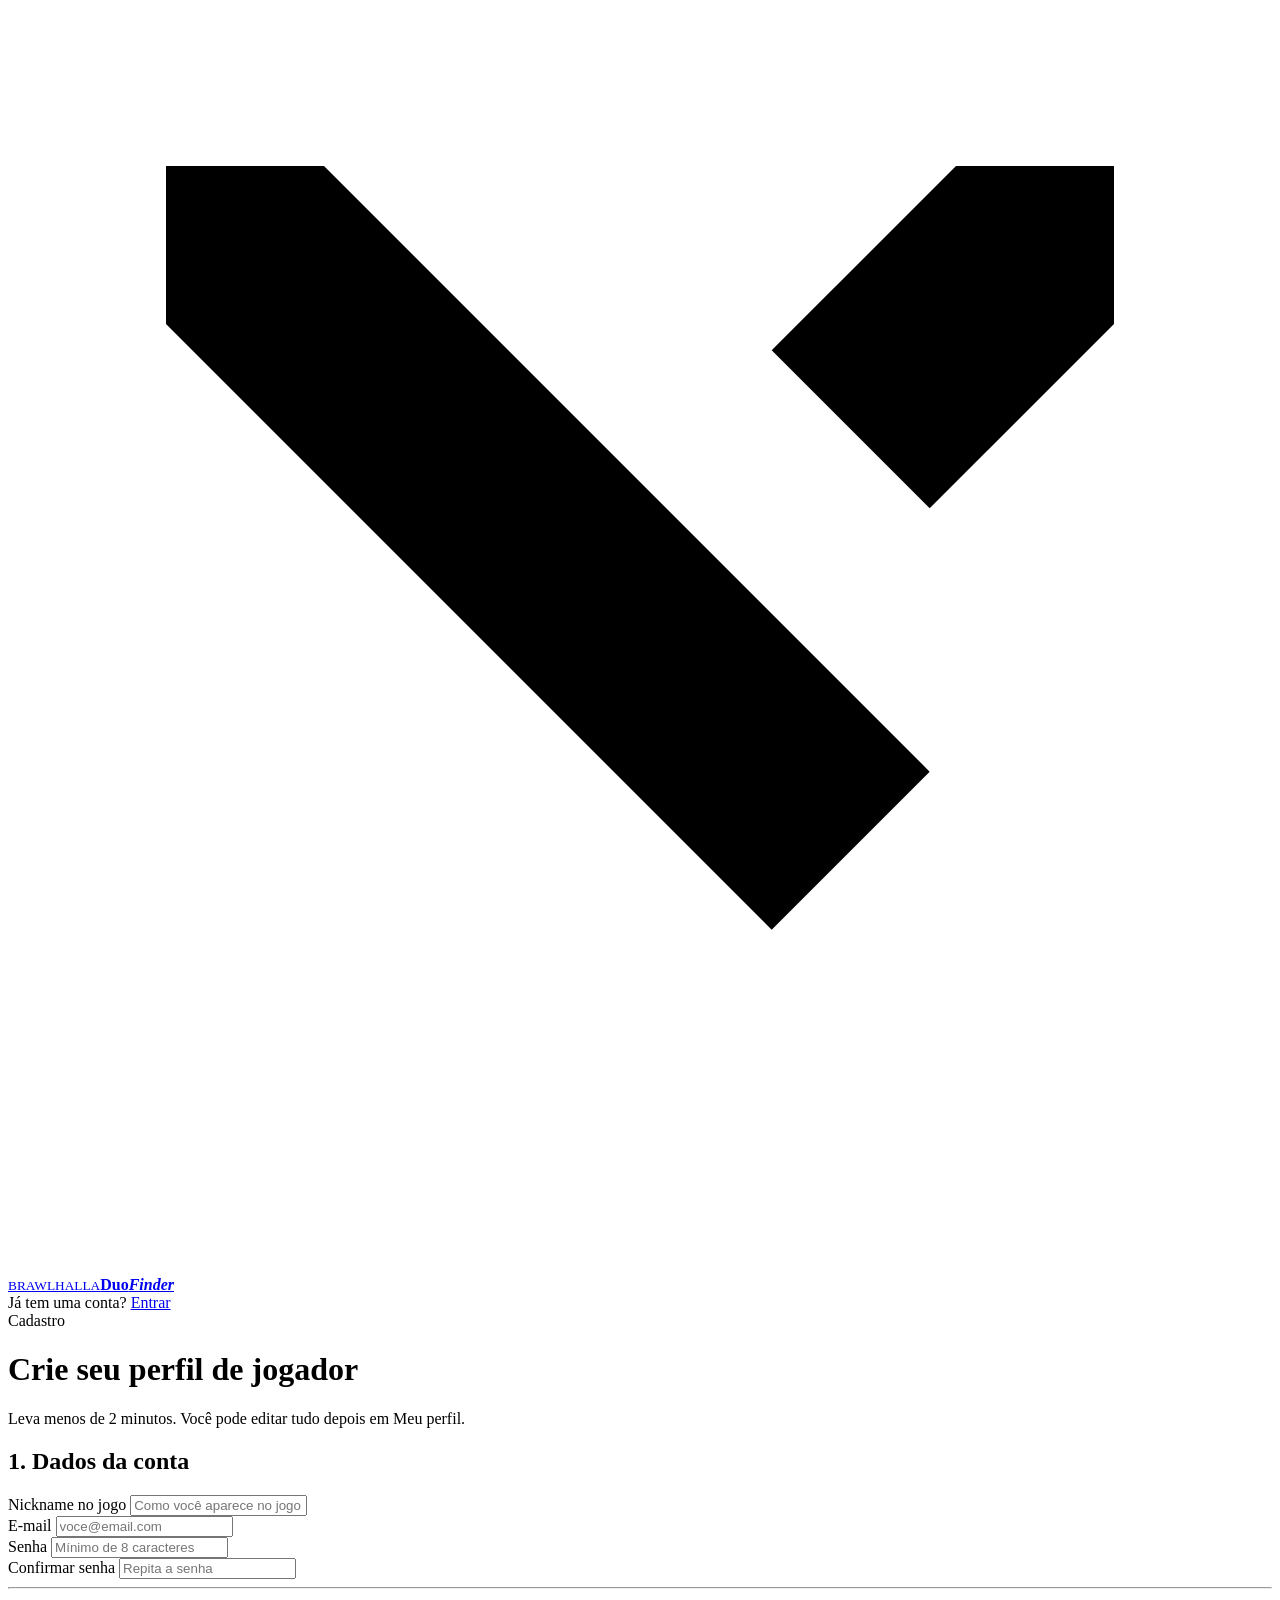
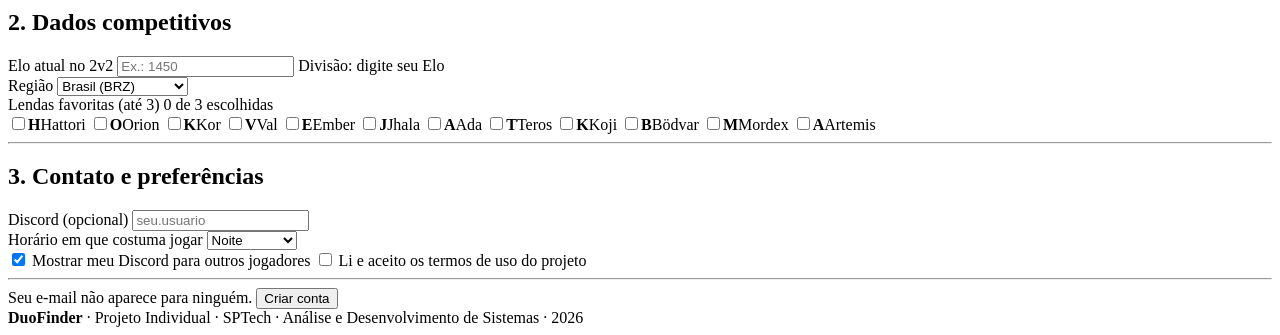
==== site/cadastro.html @ 2e319af2 "feat: Cadastro e Login" ====
<!DOCTYPE html>
<html lang="pt-BR">

<head>
    <meta charset="UTF-8">
    <meta name="viewport" content="width=device-width, initial-scale=1.0">
    <title>Criar conta | DuoFinder</title>
    <link rel="icon" href="img/logo.svg">
    <link rel="preconnect" href="https://fonts.googleapis.com">
    <link rel="stylesheet" href="https://fonts.googleapis.com/css2?family=Chakra+Petch:wght@600;700&family=Inter:wght@400;600;700&display=swap">
    <link rel="stylesheet" href="css/cadastro.css">
</head>

<body>
    <header class="topo">
        <div class="container">
            <a class="logo" href="index.html">
                <span class="logo-icone">
                    <!-- logo: duas espadas cruzadas (desenho em SVG) -->
                    <svg class="icone" viewBox="0 0 24 24">
                        <polyline points="14.5 17.5 3 6 3 3 6 3 17.5 14.5" /><line x1="13" x2="19" y1="19" y2="13" /><line x1="16" x2="20" y1="16" y2="20" /><line x1="19" x2="21" y1="21" y2="19" />
                        <polyline points="14.5 6.5 18 3 21 3 21 6 17.5 9.5" /><line x1="5" x2="9" y1="14" y2="18" /><line x1="7" x2="4" y1="17" y2="20" /><line x1="3" x2="5" y1="19" y2="21" />
                    </svg>
                </span>
                <span class="logo-texto"><small>BRAWLHALLA</small><b>Duo<em>Finder</em></b></span>
            </a>
            <div class="acoes-topo">
                <span class="texto-apagado">Já tem uma conta?</span>
                <a class="botao botao-simples" href="login.html">Entrar</a>
            </div>
        </div>
    </header>

    <main class="container">
        <div class="titulo-pagina">
            <span class="sobretitulo">Cadastro</span>
            <h1>Crie seu perfil de jogador</h1>
            <p class="texto-apagado">Leva menos de 2 minutos. Você pode editar tudo depois em Meu perfil.</p>
        </div>

        <div class="card formulario-grande">
            <h2>1. Dados da conta</h2>
            <div class="duas-colunas">
                <div class="campo">
                    <label for="ipt_nick">Nickname no jogo</label>
                    <input type="text" id="ipt_nick" maxlength="16" placeholder="Como você aparece no jogo">
                </div>
                <div class="campo">
                    <label for="ipt_email">E-mail</label>
                    <input type="email" id="ipt_email" placeholder="voce@email.com">
                </div>
            </div>
            <div class="duas-colunas">
                <div class="campo">
                    <label for="ipt_senha">Senha</label>
                    <input type="password" id="ipt_senha" placeholder="Mínimo de 8 caracteres">
                </div>
                <div class="campo">
                    <label for="ipt_confirmacao">Confirmar senha</label>
                    <input type="password" id="ipt_confirmacao" placeholder="Repita a senha">
                </div>
            </div>

            <hr>
            <h2>2. Dados competitivos</h2>
            <div class="duas-colunas">
                <div class="campo">
                    <label for="ipt_elo">Elo atual no 2v2</label>
                    <input type="number" id="ipt_elo" placeholder="Ex.: 1450" oninput="mostrarDivisao()">
                    <span class="ajuda">Divisão: <span id="span_divisao">digite seu Elo</span></span>
                </div>
                <div class="campo">
                    <label for="slc_regiao">Região</label>
                    <select id="slc_regiao">
                        <option value="BRZ">Brasil (BRZ)</option>
                        <option value="US-E">EUA Leste (US-E)</option>
                        <option value="EU">Europa (EU)</option>
                        <option value="SA">África do Sul (SA)</option>
                    </select>
                </div>
            </div>

            <span class="titulo-campo">Lendas favoritas (até 3)</span>
            <span class="contador" id="span_contador">0 de 3 escolhidas</span>
            <div class="lista-lendas">
                <label><input type="checkbox" id="chk_hattori" value="Hattori" onchange="contarLendas()"><span><b class="inicial cor0">H</b>Hattori</span></label>
                <label><input type="checkbox" id="chk_orion" value="Orion" onchange="contarLendas()"><span><b class="inicial cor1">O</b>Orion</span></label>
                <label><input type="checkbox" id="chk_kor" value="Kor" onchange="contarLendas()"><span><b class="inicial cor2">K</b>Kor</span></label>
                <label><input type="checkbox" id="chk_val" value="Val" onchange="contarLendas()"><span><b class="inicial cor0">V</b>Val</span></label>
                <label><input type="checkbox" id="chk_ember" value="Ember" onchange="contarLendas()"><span><b class="inicial cor1">E</b>Ember</span></label>
                <label><input type="checkbox" id="chk_jhala" value="Jhala" onchange="contarLendas()"><span><b class="inicial cor2">J</b>Jhala</span></label>
                <label><input type="checkbox" id="chk_ada" value="Ada" onchange="contarLendas()"><span><b class="inicial cor0">A</b>Ada</span></label>
                <label><input type="checkbox" id="chk_teros" value="Teros" onchange="contarLendas()"><span><b class="inicial cor1">T</b>Teros</span></label>
                <label><input type="checkbox" id="chk_koji" value="Koji" onchange="contarLendas()"><span><b class="inicial cor2">K</b>Koji</span></label>
                <label><input type="checkbox" id="chk_bodvar" value="Bödvar" onchange="contarLendas()"><span><b class="inicial cor0">B</b>Bödvar</span></label>
                <label><input type="checkbox" id="chk_mordex" value="Mordex" onchange="contarLendas()"><span><b class="inicial cor1">M</b>Mordex</span></label>
                <label><input type="checkbox" id="chk_artemis" value="Artemis" onchange="contarLendas()"><span><b class="inicial cor2">A</b>Artemis</span></label>
            </div>

            <hr>
            <h2>3. Contato e preferências</h2>
            <div class="duas-colunas">
                <div class="campo">
                    <label for="ipt_discord">Discord (opcional)</label>
                    <input type="text" id="ipt_discord" placeholder="seu.usuario">
                </div>
                <div class="campo">
                    <label for="slc_horario">Horário em que costuma jogar</label>
                    <select id="slc_horario">
                        <option>Manhã</option>
                        <option>Tarde</option>
                        <option selected>Noite</option>
                        <option>Madrugada</option>
                    </select>
                </div>
            </div>
            <label class="opcao"><input type="checkbox" id="chk_mostrar_discord" checked> Mostrar meu Discord para outros jogadores</label>
            <label class="opcao"><input type="checkbox" id="chk_termos"> Li e aceito os termos de uso do projeto</label>

            <hr>
            <div class="mensagem erro" id="div_mensagem"></div>
            <div class="final-formulario">
                <span class="texto-apagado">Seu e-mail não aparece para ninguém.</span>
                <button class="botao botao-principal botao-grande" onclick="cadastrar()">Criar conta</button>
            </div>
        </div>
    </main>

    <footer class="rodape">
        <div class="container">
            <b>DuoFinder</b> · Projeto Individual · SPTech · Análise e Desenvolvimento de Sistemas · 2026
        </div>
    </footer>

    <script>
        // Lista com as Lendas marcadas (fica fora das funções para todas poderem usar)
        let lendas = [];

        // Mostra a divisão enquanto a pessoa digita o Elo
        function mostrarDivisao() {
            let elo = Number(ipt_elo.value);
            let divisao = '';
            let classe = '';

            if (elo >= 2000) {
                divisao = 'Diamante';
                classe = 'diamante';
            } else if (elo >= 1680) {
                divisao = 'Platina';
                classe = 'platina';
            } else if (elo >= 1390) {
                divisao = 'Ouro';
                classe = 'ouro';
            } else if (elo >= 1130) {
                divisao = 'Prata';
                classe = 'prata';
            } else if (elo >= 910) {
                divisao = 'Bronze';
                classe = 'bronze';
            } else {
                divisao = 'Tin';
                classe = 'tin';
            }

            span_divisao.innerHTML = '<span class="divisao ' + classe + '">' + divisao + '</span>';
        }

        // Olha cada caixinha e coloca as Lendas marcadas na lista
        function contarLendas() {
            lendas = [];

            if (chk_hattori.checked) {
                lendas.push('Hattori');
            }
            if (chk_orion.checked) {
                lendas.push('Orion');
            }
            if (chk_kor.checked) {
                lendas.push('Kor');
            }
            if (chk_val.checked) {
                lendas.push('Val');
            }
            if (chk_ember.checked) {
                lendas.push('Ember');
            }
            if (chk_jhala.checked) {
                lendas.push('Jhala');
            }
            if (chk_ada.checked) {
                lendas.push('Ada');
            }
            if (chk_teros.checked) {
                lendas.push('Teros');
            }
            if (chk_koji.checked) {
                lendas.push('Koji');
            }
            if (chk_bodvar.checked) {
                lendas.push('Bödvar');
            }
            if (chk_mordex.checked) {
                lendas.push('Mordex');
            }
            if (chk_artemis.checked) {
                lendas.push('Artemis');
            }

            span_contador.innerHTML = lendas.length + ' de 3 escolhidas';
        }

        function cadastrar() {
            let nick = ipt_nick.value;
            let email = ipt_email.value;
            let senha = ipt_senha.value;
            let confirmacao = ipt_confirmacao.value;
            let elo = Number(ipt_elo.value);
            let regiao = slc_regiao.value;
            let discord = ipt_discord.value;
            let horario = slc_horario.value;
            let mostrarDiscord = chk_mostrar_discord.checked;
            let termos = chk_termos.checked;

            contarLendas();

            if (nick.length < 3) {
                div_mensagem.innerHTML = 'O nickname precisa ter pelo menos 3 caracteres.';
            } else if (email.includes('@') == false || email.includes('.') == false) {
                div_mensagem.innerHTML = 'Digite um e-mail válido, como voce@email.com.';
            } else if (senha.length < 8) {
                div_mensagem.innerHTML = 'A senha precisa ter pelo menos 8 caracteres.';
            } else if (senha != confirmacao) {
                div_mensagem.innerHTML = 'As senhas não são iguais.';
            } else if (elo < 200 || elo > 3000) {
                div_mensagem.innerHTML = 'Informe um Elo entre 200 e 3000.';
            } else if (lendas.length == 0) {
                div_mensagem.innerHTML = 'Escolha pelo menos 1 Lenda favorita.';
            } else if (lendas.length > 3) {
                div_mensagem.innerHTML = 'Escolha no máximo 3 Lendas.';
            } else if (termos == false) {
                div_mensagem.innerHTML = 'Aceite os termos de uso para continuar.';
            } else {
                // Por enquanto a conta fica salva no navegador (só uma conta por vez).
                // Com a API, aqui entra o fetch que manda esses dados para o banco.
                localStorage.EMAIL = email;
                localStorage.SENHA = senha;
                localStorage.NICK = nick;
                localStorage.ELO = elo;
                localStorage.REGIAO = regiao;
                localStorage.LENDAS = lendas.join(',');
                localStorage.DISCORD = discord;
                localStorage.HORARIO = horario;
                localStorage.BIO = '';

                if (mostrarDiscord) {
                    localStorage.MOSTRAR_DISCORD = 'sim';
                } else {
                    localStorage.MOSTRAR_DISCORD = 'nao';
                }

                div_mensagem.innerHTML = 'Conta criada! Agora é só entrar com seu e-mail e senha.';
            }
        }
    </script>
</body>

</html>
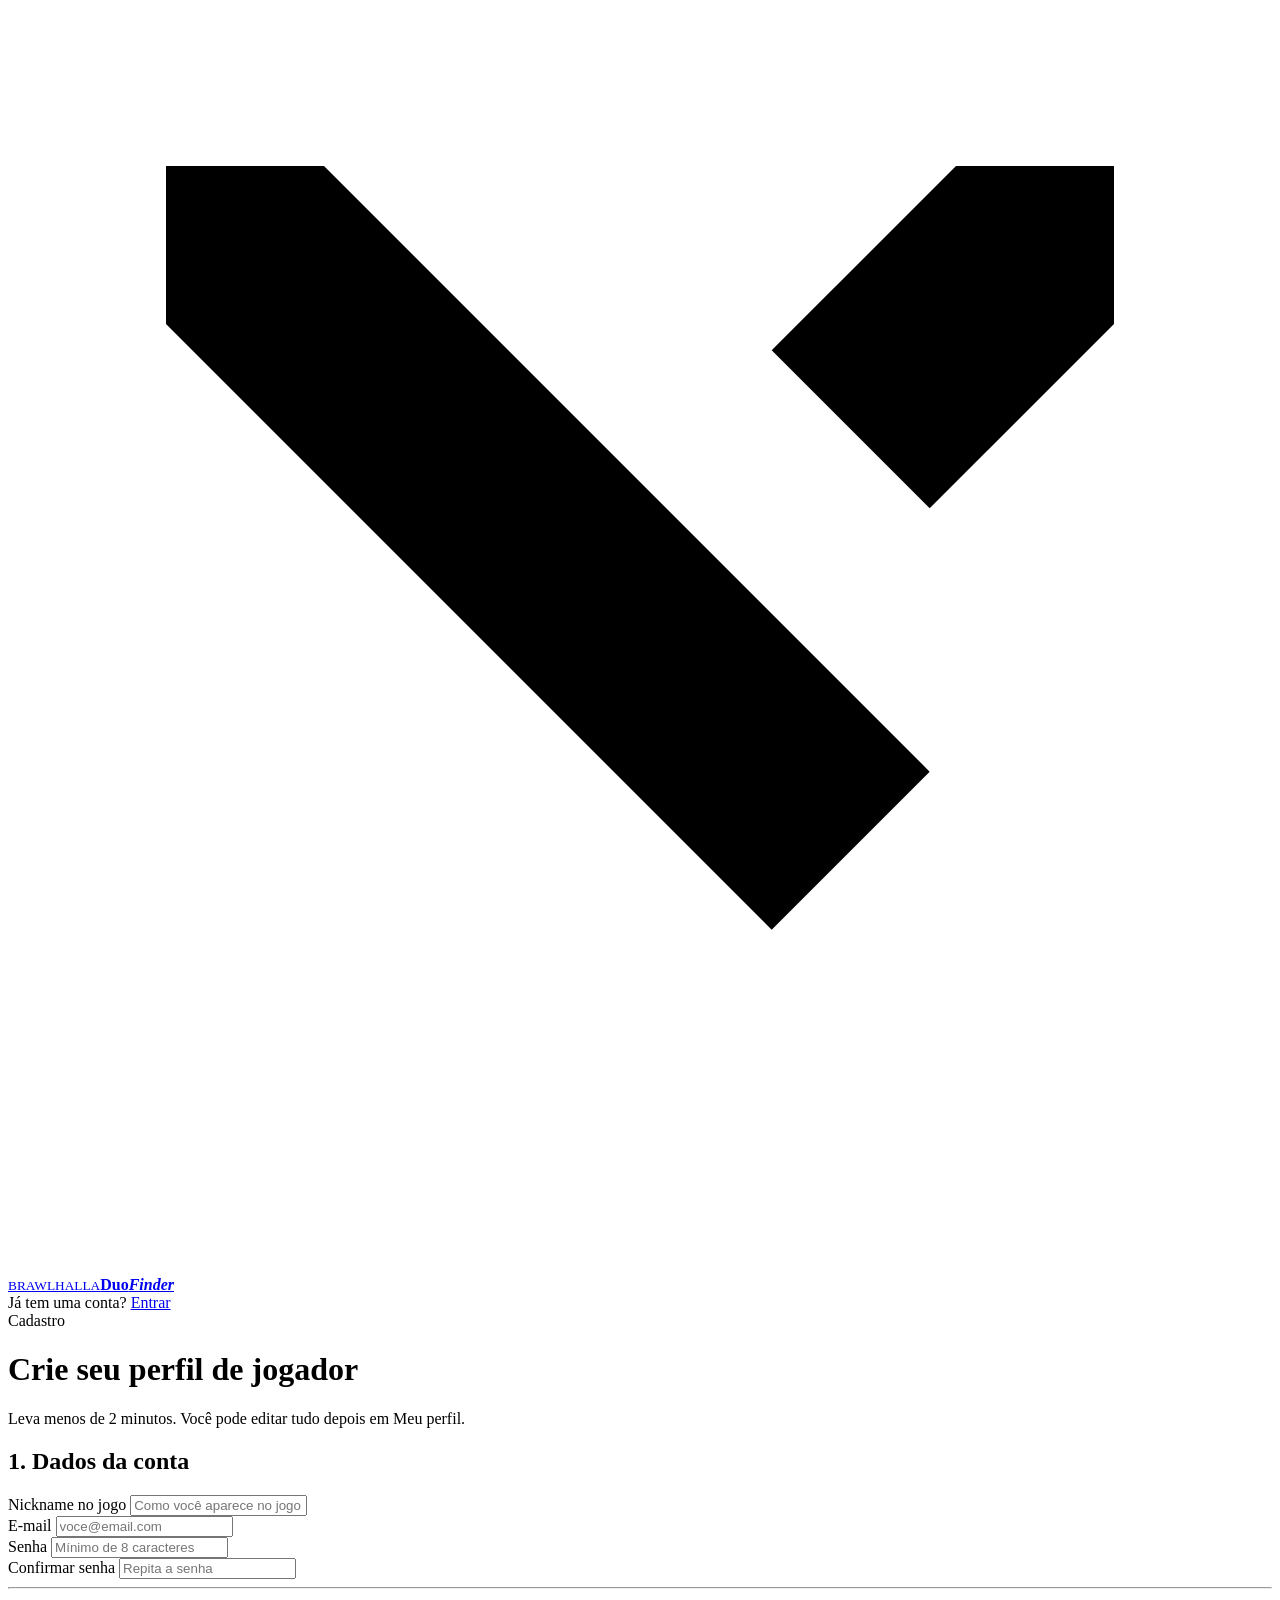
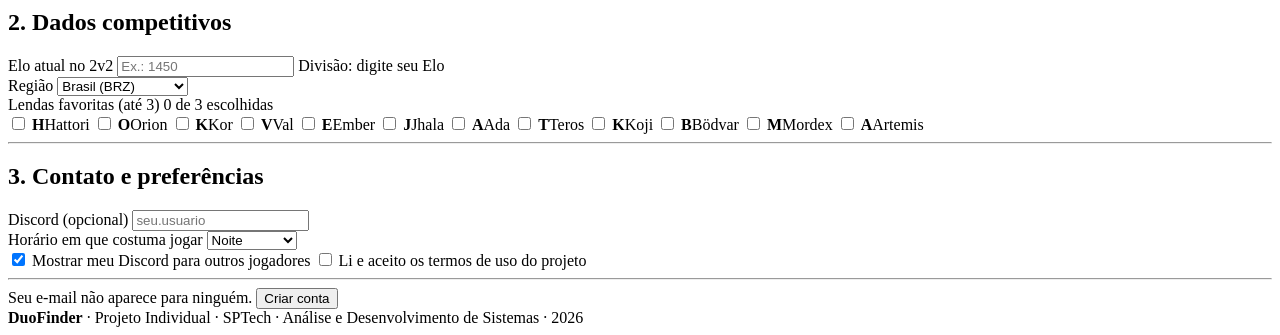
==== commit b09f868b: "Alterações Cadastro e Login" ====
--- a/site/cadastro.html
+++ b/site/cadastro.html
@@ -11,12 +11,11 @@
     <link rel="stylesheet" href="css/cadastro.css">
 </head>
 
-<body>
+<body onload="montarLendas()">
     <header class="topo">
         <div class="container">
             <a class="logo" href="index.html">
                 <span class="logo-icone">
-                    <!-- logo: duas espadas cruzadas (desenho em SVG) -->
                     <svg class="icone" viewBox="0 0 24 24">
                         <polyline points="14.5 17.5 3 6 3 3 6 3 17.5 14.5" /><line x1="13" x2="19" y1="19" y2="13" /><line x1="16" x2="20" y1="16" y2="20" /><line x1="19" x2="21" y1="21" y2="19" />
                         <polyline points="14.5 6.5 18 3 21 3 21 6 17.5 9.5" /><line x1="5" x2="9" y1="14" y2="18" /><line x1="7" x2="4" y1="17" y2="20" /><line x1="3" x2="5" y1="19" y2="21" />
@@ -82,20 +81,7 @@
 
             <span class="titulo-campo">Lendas favoritas (até 3)</span>
             <span class="contador" id="span_contador">0 de 3 escolhidas</span>
-            <div class="lista-lendas">
-                <label><input type="checkbox" id="chk_hattori" value="Hattori" onchange="contarLendas()"><span><b class="inicial cor0">H</b>Hattori</span></label>
-                <label><input type="checkbox" id="chk_orion" value="Orion" onchange="contarLendas()"><span><b class="inicial cor1">O</b>Orion</span></label>
-                <label><input type="checkbox" id="chk_kor" value="Kor" onchange="contarLendas()"><span><b class="inicial cor2">K</b>Kor</span></label>
-                <label><input type="checkbox" id="chk_val" value="Val" onchange="contarLendas()"><span><b class="inicial cor0">V</b>Val</span></label>
-                <label><input type="checkbox" id="chk_ember" value="Ember" onchange="contarLendas()"><span><b class="inicial cor1">E</b>Ember</span></label>
-                <label><input type="checkbox" id="chk_jhala" value="Jhala" onchange="contarLendas()"><span><b class="inicial cor2">J</b>Jhala</span></label>
-                <label><input type="checkbox" id="chk_ada" value="Ada" onchange="contarLendas()"><span><b class="inicial cor0">A</b>Ada</span></label>
-                <label><input type="checkbox" id="chk_teros" value="Teros" onchange="contarLendas()"><span><b class="inicial cor1">T</b>Teros</span></label>
-                <label><input type="checkbox" id="chk_koji" value="Koji" onchange="contarLendas()"><span><b class="inicial cor2">K</b>Koji</span></label>
-                <label><input type="checkbox" id="chk_bodvar" value="Bödvar" onchange="contarLendas()"><span><b class="inicial cor0">B</b>Bödvar</span></label>
-                <label><input type="checkbox" id="chk_mordex" value="Mordex" onchange="contarLendas()"><span><b class="inicial cor1">M</b>Mordex</span></label>
-                <label><input type="checkbox" id="chk_artemis" value="Artemis" onchange="contarLendas()"><span><b class="inicial cor2">A</b>Artemis</span></label>
-            </div>
+            <div class="lista-lendas" id="div_lendas"></div>
 
             <hr>
             <h2>3. Contato e preferências</h2>
@@ -114,8 +100,8 @@
                     </select>
                 </div>
             </div>
-            <label class="opcao"><input type="checkbox" id="chk_mostrar_discord" checked> Mostrar meu Discord para outros jogadores</label>
-            <label class="opcao"><input type="checkbox" id="chk_termos"> Li e aceito os termos de uso do projeto</label>
+            <label class="opcao"><input type="checkbox" checked onchange="alternarDiscord()"> Mostrar meu Discord para outros jogadores</label>
+            <label class="opcao"><input type="checkbox" onchange="alternarTermos()"> Li e aceito os termos de uso do projeto</label>
 
             <hr>
             <div class="mensagem erro" id="div_mensagem"></div>
@@ -133,10 +119,57 @@
     </footer>
 
     <script>
-        // Lista com as Lendas marcadas (fica fora das funções para todas poderem usar)
+        let todasLendas = ['Hattori', 'Orion', 'Kor', 'Val', 'Ember', 'Jhala', 'Ada', 'Teros', 'Koji', 'Bödvar', 'Mordex', 'Artemis'];
+
         let lendas = [];
 
-        // Mostra a divisão enquanto a pessoa digita o Elo
+        let lendaClicada = '';
+
+        let mostrarDiscord = true;
+        let termos = false;
+
+        function montarLendas() {
+            for (let i = 0; i < todasLendas.length; i++) {
+                let nome = todasLendas[i];
+
+                div_lendas.innerHTML += `
+                    <label>
+                        <input type="checkbox" onchange="lendaClicada = '${nome}'; marcarLenda()">
+                        <span><b class="inicial cor${i % 3}">${nome[0]}</b>${nome}</span>
+                    </label>
+                `;
+            }
+        }
+
+        function marcarLenda() {
+            let novaLista = [];
+            let estavaNaLista = false;
+
+            for (let i = 0; i < lendas.length; i++) {
+                if (lendas[i] == lendaClicada) {
+                    estavaNaLista = true;
+                } else {
+                    novaLista.push(lendas[i]);
+                }
+            }
+
+            if (estavaNaLista == false) {
+                novaLista.push(lendaClicada);
+            }
+
+            lendas = novaLista;
+
+            span_contador.innerHTML = `${lendas.length} de 3 escolhidas`;
+        }
+
+        function alternarDiscord() {
+            mostrarDiscord = !mostrarDiscord;
+        }
+
+        function alternarTermos() {
+            termos = !termos;
+        }
+
         function mostrarDivisao() {
             let elo = Number(ipt_elo.value);
             let divisao = '';
@@ -162,51 +195,7 @@
                 classe = 'tin';
             }
 
-            span_divisao.innerHTML = '<span class="divisao ' + classe + '">' + divisao + '</span>';
-        }
-
-        // Olha cada caixinha e coloca as Lendas marcadas na lista
-        function contarLendas() {
-            lendas = [];
-
-            if (chk_hattori.checked) {
-                lendas.push('Hattori');
-            }
-            if (chk_orion.checked) {
-                lendas.push('Orion');
-            }
-            if (chk_kor.checked) {
-                lendas.push('Kor');
-            }
-            if (chk_val.checked) {
-                lendas.push('Val');
-            }
-            if (chk_ember.checked) {
-                lendas.push('Ember');
-            }
-            if (chk_jhala.checked) {
-                lendas.push('Jhala');
-            }
-            if (chk_ada.checked) {
-                lendas.push('Ada');
-            }
-            if (chk_teros.checked) {
-                lendas.push('Teros');
-            }
-            if (chk_koji.checked) {
-                lendas.push('Koji');
-            }
-            if (chk_bodvar.checked) {
-                lendas.push('Bödvar');
-            }
-            if (chk_mordex.checked) {
-                lendas.push('Mordex');
-            }
-            if (chk_artemis.checked) {
-                lendas.push('Artemis');
-            }
-
-            span_contador.innerHTML = lendas.length + ' de 3 escolhidas';
+            span_divisao.innerHTML = `<span class="divisao ${classe}">${divisao}</span>`;
         }
 
         function cadastrar() {
@@ -218,10 +207,6 @@
             let regiao = slc_regiao.value;
             let discord = ipt_discord.value;
             let horario = slc_horario.value;
-            let mostrarDiscord = chk_mostrar_discord.checked;
-            let termos = chk_termos.checked;
-
-            contarLendas();
 
             if (nick.length < 3) {
                 div_mensagem.innerHTML = 'O nickname precisa ter pelo menos 3 caracteres.';
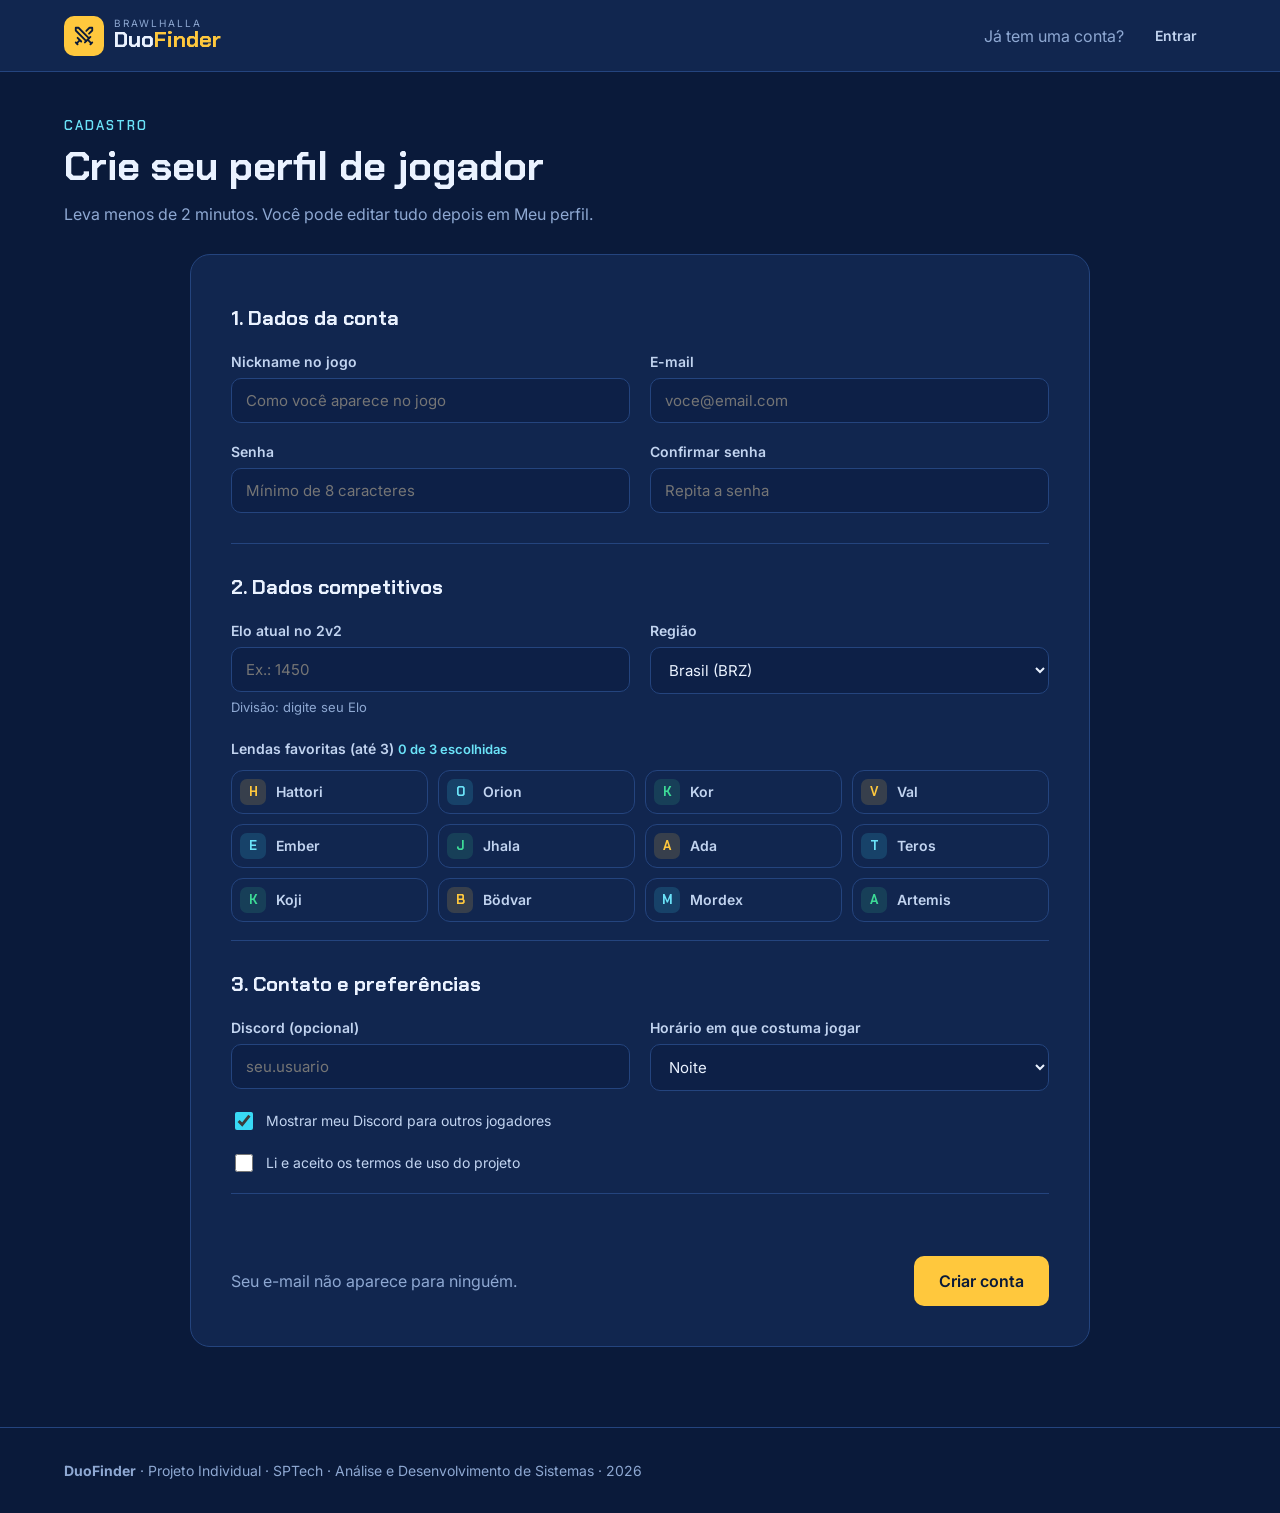
==== commit ff4245a2: "fix: Redirecionamento do Css e Selecionar lendas Cadastro" ====
--- a/site/cadastro.html
+++ b/site/cadastro.html
@@ -8,10 +8,10 @@
     <link rel="icon" href="img/logo.svg">
     <link rel="preconnect" href="https://fonts.googleapis.com">
     <link rel="stylesheet" href="https://fonts.googleapis.com/css2?family=Chakra+Petch:wght@600;700&family=Inter:wght@400;600;700&display=swap">
-    <link rel="stylesheet" href="css/cadastro.css">
+    <link rel="stylesheet" href="cadastro.css">
 </head>
 
-<body onload="montarLendas()">
+<body>
     <header class="topo">
         <div class="container">
             <a class="logo" href="index.html">
@@ -129,12 +129,19 @@
         let termos = false;
 
         function montarLendas() {
+            div_lendas.innerHTML = '';
+
             for (let i = 0; i < todasLendas.length; i++) {
                 let nome = todasLendas[i];
+                let marcada = '';
+
+                if (lendas.includes(nome)) {
+                    marcada = 'checked';
+                }
 
                 div_lendas.innerHTML += `
                     <label>
-                        <input type="checkbox" onchange="lendaClicada = '${nome}'; marcarLenda()">
+                        <input type="checkbox" ${marcada} onchange="lendaClicada = '${nome}'; marcarLenda()">
                         <span><b class="inicial cor${i % 3}">${nome[0]}</b>${nome}</span>
                     </label>
                 `;
@@ -153,13 +160,17 @@
                 }
             }
 
-            if (estavaNaLista == false) {
-                novaLista.push(lendaClicada);
-            }
-
-            lendas = novaLista;
-
-            span_contador.innerHTML = `${lendas.length} de 3 escolhidas`;
+            if (estavaNaLista == false && lendas.length == 3) {
+                montarLendas();
+                span_contador.innerHTML = `3 de 3 escolhidas · Desmarque uma Lenda para trocar`;
+            } else {
+                if (estavaNaLista == false) {
+                    novaLista.push(lendaClicada);
+                }
+
+                lendas = novaLista;
+                span_contador.innerHTML = `${lendas.length} de 3 escolhidas`;
+            }
         }
 
         function alternarDiscord() {
@@ -246,6 +257,8 @@
                 div_mensagem.innerHTML = 'Conta criada! Agora é só entrar com seu e-mail e senha.';
             }
         }
+
+        montarLendas();
     </script>
 </body>
 
--- a/site/cadastro.css
+++ b/site/cadastro.css
@@ -0,0 +1,469 @@
+/* ==========================================================
+   DuoFinder - estilos da página: Criar conta (cadastro) (cadastro.html)
+
+   Cores usadas (identidade do Brawlhalla):
+   #0A1A3A  fundo da página
+   #071330  fundo do painel do login
+   #11264F  fundo dos cards
+   #193466  caixas dentro dos cards
+   #0D2047  fundo dos campos de formulário
+   #24447E  bordas
+   #3A62A8  bordas em destaque
+   #EAF2FF  texto principal
+   #C2D4F0  texto secundário
+   #8EA8D2  texto apagado
+   #38D9F5  ciano (destaques)
+   #FFC83D  dourado (botão principal)
+   #3DDC97  verde (compatibilidade e sucesso)
+   #FF6B7A  vermelho (erros)
+   #5865F2  roxo do Discord
+   ========================================================== */
+
+* {
+    box-sizing: border-box;
+}
+
+body {
+    margin: 0;
+    background-color: #0A1A3A;
+    color: #EAF2FF;
+    font-family: 'Inter', Arial, sans-serif;
+    font-size: 16px;
+    line-height: 1.5;
+}
+
+h1, h2, h3 {
+    margin: 0;
+    font-family: 'Chakra Petch', Arial, sans-serif;
+}
+
+p {
+    margin: 0;
+}
+
+a {
+    color: #6BE3F8;
+    text-decoration: none;
+}
+
+a:hover {
+    text-decoration: underline;
+}
+
+.container {
+    max-width: 1200px;
+    margin: 0 auto;
+    padding: 0 24px;
+}
+
+.texto-apagado {
+    color: #8EA8D2;
+}
+
+.sobretitulo {
+    font-family: 'Chakra Petch', Arial, sans-serif;
+    font-size: 13px;
+    font-weight: 600;
+    letter-spacing: 2px;
+    text-transform: uppercase;
+    color: #6BE3F8;
+}
+
+/* ---------- Topo (menu) ---------- */
+
+.topo {
+    position: sticky;
+    top: 0;
+    z-index: 10;
+    background-color: #11264F;
+    border-bottom: 1px solid #24447E;
+}
+
+.topo .container {
+    display: flex;
+    flex-wrap: wrap;
+    align-items: center;
+    justify-content: space-between;
+    gap: 16px;
+    padding-top: 14px;
+    padding-bottom: 14px;
+}
+
+.logo {
+    display: flex;
+    align-items: center;
+    gap: 10px;
+    color: #EAF2FF;
+}
+
+.logo:hover {
+    text-decoration: none;
+}
+
+/* Ícones desenhados em SVG (logo e indicadores do dashboard) */
+
+.icone {
+    width: 22px;
+    height: 22px;
+    fill: none;
+    stroke: currentColor; /* o desenho usa a cor do texto */
+    stroke-width: 2;
+    stroke-linecap: round;
+    stroke-linejoin: round;
+}
+
+.logo-icone {
+    width: 40px;
+    height: 40px;
+    border-radius: 10px;
+    background-color: #FFC83D;
+    color: #0A1A3A;
+    display: flex;
+    align-items: center;
+    justify-content: center;
+    transition: transform 0.2s;
+}
+
+.logo:hover .logo-icone {
+    transform: rotate(-8deg);
+}
+
+.logo-texto small {
+    display: block;
+    font-size: 10px;
+    letter-spacing: 2px;
+    color: #8EA8D2;
+    line-height: 1;
+}
+
+.logo-texto b {
+    font-family: 'Chakra Petch', Arial, sans-serif;
+    font-size: 22px;
+    line-height: 1.1;
+}
+
+.logo-texto em {
+    font-style: normal;
+    color: #FFC83D;
+}
+
+.acoes-topo {
+    display: flex;
+    align-items: center;
+    gap: 12px;
+}
+
+/* ---------- Botões ---------- */
+
+.botao {
+    display: inline-block;
+    padding: 10px 18px;
+    border: 1px solid transparent;
+    border-radius: 10px;
+    font-family: 'Inter', Arial, sans-serif;
+    font-size: 14px;
+    font-weight: 600;
+    text-align: center;
+    cursor: pointer;
+    transition: all 0.2s;
+}
+
+.botao:hover {
+    transform: translateY(-2px);
+    text-decoration: none;
+}
+
+.botao:active {
+    transform: scale(0.97);
+}
+
+.botao-principal {
+    background-color: #FFC83D;
+    color: #0A1A3A;
+}
+
+.botao-principal:hover {
+    background-color: #FFD466;
+    box-shadow: 0 8px 20px rgba(255, 200, 61, 0.3);
+}
+
+.botao-simples {
+    background-color: transparent;
+    color: #C2D4F0;
+}
+
+.botao-simples:hover {
+    background-color: #193466;
+    color: #EAF2FF;
+}
+
+.botao-grande {
+    padding: 14px 24px;
+    font-size: 16px;
+}
+
+.botao:disabled {
+    opacity: 0.5;
+    cursor: not-allowed;
+    transform: none;
+    box-shadow: none;
+}
+
+/* ---------- Formulários ---------- */
+
+.campo {
+    display: flex;
+    flex-direction: column;
+    gap: 6px;
+    margin-bottom: 18px;
+}
+
+.campo label,
+.titulo-campo {
+    font-size: 14px;
+    font-weight: 600;
+    color: #C2D4F0;
+}
+
+.campo input,
+.campo select,
+.campo textarea {
+    width: 100%;
+    padding: 12px 14px;
+    border: 1px solid #24447E;
+    border-radius: 10px;
+    background-color: #0D2047;
+    color: #EAF2FF;
+    font-family: 'Inter', Arial, sans-serif;
+    font-size: 15px;
+    transition: border-color 0.2s;
+}
+
+.campo input:focus,
+.campo select:focus,
+.campo textarea:focus {
+    outline: none;
+    border-color: #38D9F5;
+}
+
+.campo textarea {
+    height: 100px;
+    resize: vertical;
+}
+
+.ajuda {
+    font-size: 13px;
+    color: #8EA8D2;
+}
+
+.duas-colunas {
+    display: flex;
+    gap: 20px;
+}
+
+.duas-colunas .campo {
+    flex: 1;
+}
+
+.opcao {
+    display: flex;
+    align-items: center;
+    gap: 10px;
+    margin-bottom: 18px;
+    font-size: 14px;
+    color: #C2D4F0;
+    cursor: pointer;
+}
+
+.opcao input {
+    width: 18px;
+    height: 18px;
+    accent-color: #38D9F5; /* cor da caixinha marcada */
+    cursor: pointer;
+}
+
+/* Botões de escolher Lenda (cadastro e meu perfil).
+   A caixinha de marcar fica escondida e o span faz o papel de botão. */
+
+.lista-lendas {
+    display: grid;
+    grid-template-columns: 1fr 1fr 1fr 1fr;
+    gap: 10px;
+    margin: 10px 0 18px;
+}
+
+.lista-lendas input {
+    display: none;
+}
+
+.lista-lendas span {
+    display: flex;
+    align-items: center;
+    gap: 10px;
+    padding: 8px 12px 8px 8px;
+    border: 1px solid #24447E;
+    border-radius: 12px;
+    background-color: #11264F;
+    color: #C2D4F0;
+    font-size: 14px;
+    font-weight: 600;
+    cursor: pointer;
+    transition: all 0.2s;
+}
+
+.lista-lendas span:hover {
+    border-color: #3A62A8;
+    color: #EAF2FF;
+    transform: translateY(-2px);
+}
+
+/* Quando a caixinha está marcada, o span que vem logo depois dela fica em destaque */
+
+.lista-lendas input:checked + span {
+    border-color: #38D9F5;
+    background-color: rgba(56, 217, 245, 0.16);
+    color: #6BE3F8;
+    box-shadow: 0 0 0 3px rgba(56, 217, 245, 0.12);
+}
+
+.contador {
+    font-size: 13px;
+    font-weight: 600;
+    color: #6BE3F8;
+}
+
+.mensagem {
+    min-height: 22px;
+    margin-bottom: 12px;
+    font-size: 14px;
+    font-weight: 600;
+}
+
+.erro {
+    color: #FF6B7A;
+}
+
+/* ---------- Peças dos cards ---------- */
+
+.card {
+    background-color: #11264F;
+    border: 1px solid #24447E;
+    border-radius: 20px;
+    padding: 28px;
+}
+
+/* Divisões do ranqueado */
+
+.divisao {
+    display: inline-block;
+    padding: 2px 10px;
+    border: 1px solid;
+    border-radius: 20px;
+    font-size: 12px;
+    font-weight: 600;
+}
+
+.tin { color: #AAB4C8; background-color: rgba(170, 180, 200, 0.14); }
+
+.bronze { color: #E8A06A; background-color: rgba(232, 160, 106, 0.14); }
+
+.prata { color: #D4DEEC; background-color: rgba(212, 222, 236, 0.12); }
+
+.ouro { color: #FFC83D; background-color: rgba(255, 200, 61, 0.14); }
+
+.platina { color: #4FE3C9; background-color: rgba(79, 227, 201, 0.12); }
+
+.diamante { color: #B4BEFF; background-color: rgba(180, 190, 255, 0.14); }
+
+/* Quadradinho com a inicial da Lenda */
+
+.inicial {
+    width: 26px;
+    height: 26px;
+    border-radius: 7px;
+    display: flex;
+    align-items: center;
+    justify-content: center;
+    flex-shrink: 0;
+    font-family: 'Chakra Petch', Arial, sans-serif;
+    font-size: 13px;
+    font-weight: 700;
+    font-style: normal;
+}
+
+.cor0 { background-color: rgba(255, 200, 61, 0.16); color: #FFC83D; }
+
+.cor1 { background-color: rgba(56, 217, 245, 0.16); color: #6BE3F8; }
+
+.cor2 { background-color: rgba(61, 220, 151, 0.14); color: #3DDC97; }
+
+/* ---------- Rodapé ---------- */
+
+.rodape {
+    padding: 32px 0;
+    border-top: 1px solid #24447E;
+    font-size: 14px;
+    color: #8EA8D2;
+}
+
+.rodape p {
+    margin-top: 12px;
+}
+
+/* ---------- Cadastro e Meu perfil ---------- */
+
+.titulo-pagina {
+    padding: 40px 0 28px;
+}
+
+.titulo-pagina h1 {
+    font-size: 40px;
+    margin-bottom: 6px;
+}
+
+.formulario-grande {
+    max-width: 900px;
+    margin: 0 auto 80px;
+    padding: 40px;
+}
+
+.formulario-grande h2 {
+    font-size: 20px;
+    margin: 8px 0 18px;
+}
+
+.formulario-grande hr {
+    border: none;
+    border-top: 1px solid #24447E;
+    margin: 12px 0 28px;
+}
+
+.final-formulario {
+    display: flex;
+    flex-wrap: wrap;
+    align-items: center;
+    justify-content: space-between;
+    gap: 16px;
+}
+
+/* ---------- Celular e telas pequenas ---------- */
+
+@media (max-width: 600px) {
+    .duas-colunas {
+        flex-direction: column;
+        gap: 0;
+    }
+
+    .formulario-grande,
+    .card {
+        padding: 20px;
+    }
+
+    .titulo-pagina h1 {
+        font-size: 32px;
+    }
+
+    .lista-lendas {
+        grid-template-columns: 1fr 1fr;
+    }
+}
